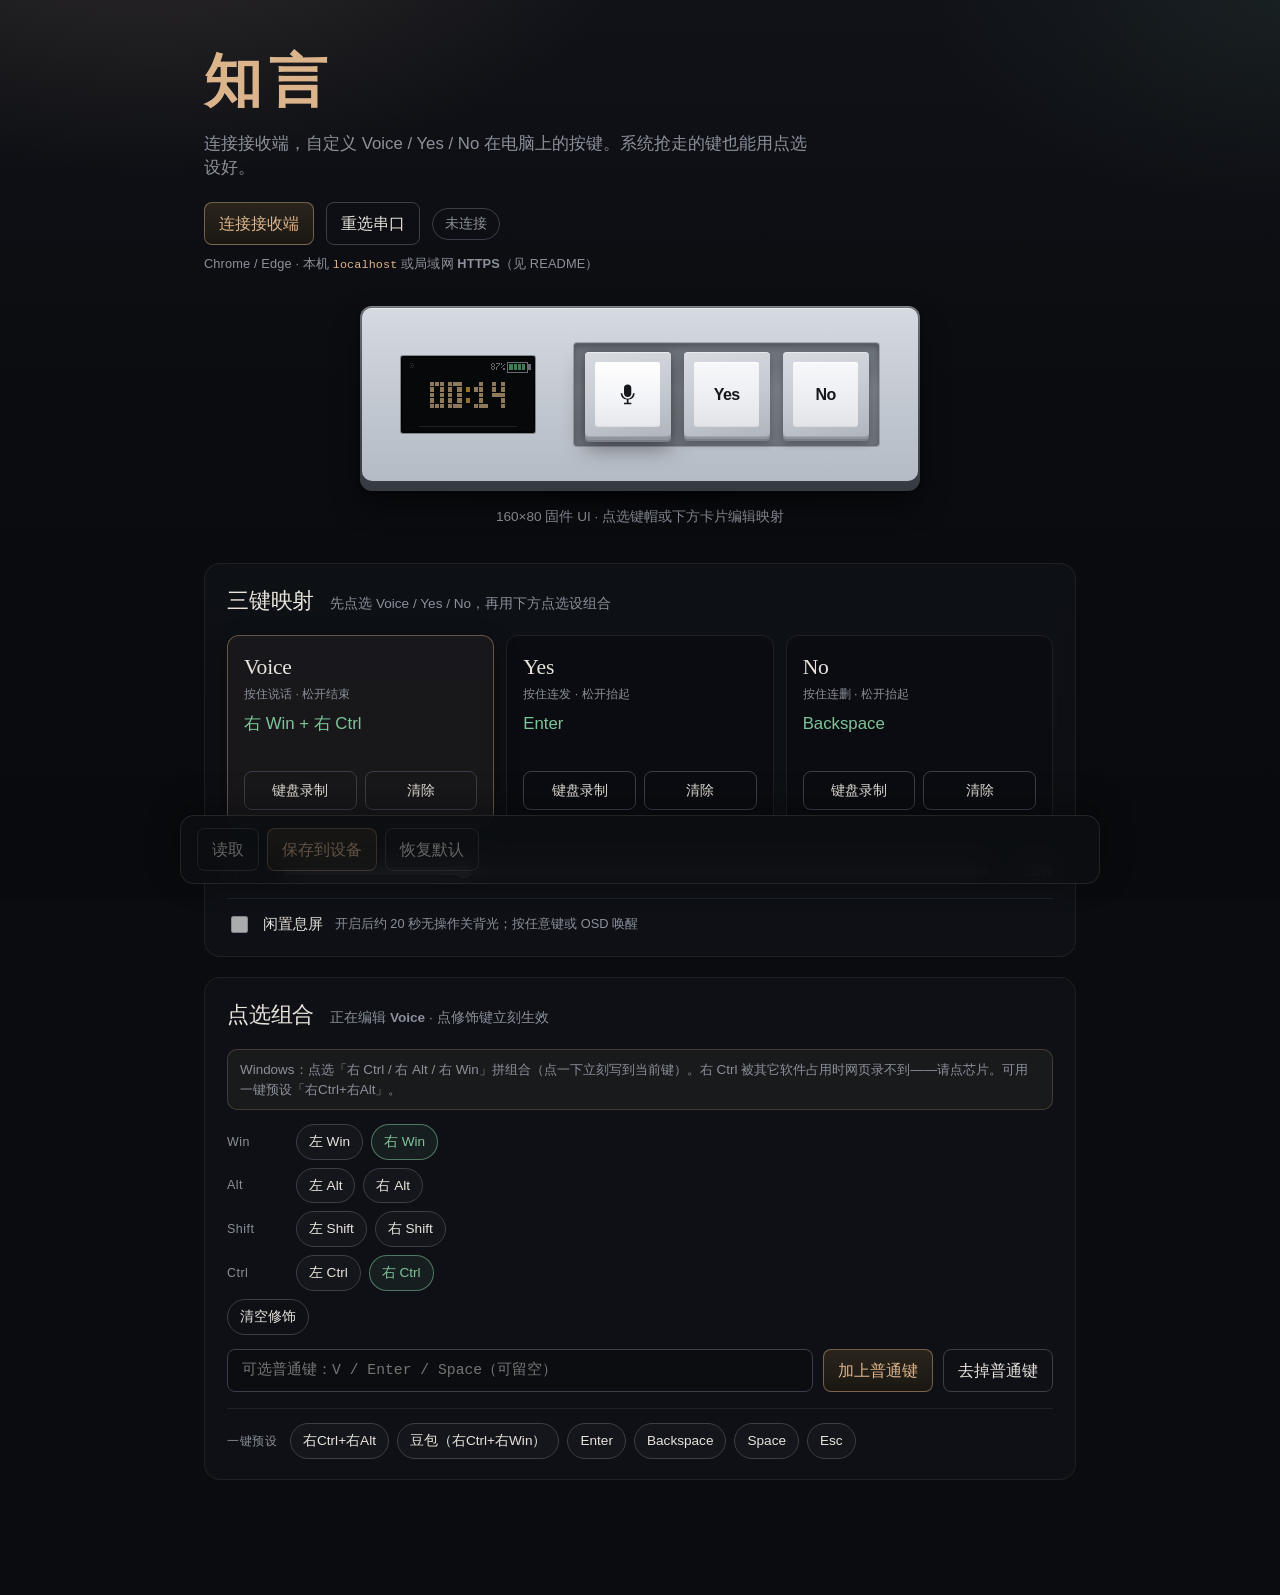
==== web/keymap/index.html @ f8848d17 "开源知言固件、键位网页和烧录说明。 Co-authored-by: Cursor <cursoragent@cursor.com>" ====
<!DOCTYPE html>
<html lang="zh-CN">
<head>
  <meta charset="UTF-8" />
  <meta name="viewport" content="width=device-width, initial-scale=1" />
  <title>知言 — 快捷键</title>
  <link rel="stylesheet" href="style.css?v=zhiyan1" />
</head>
<body>
  <div class="bg"></div>
  <main>
    <header class="top">
      <div class="brand">知言</div>
      <p class="lede">连接接收端，自定义 Voice / Yes / No 在电脑上的按键。系统抢走的键也能用点选设好。</p>
      <div class="conn">
        <button type="button" id="btnConnect" class="primary">连接接收端</button>
        <button type="button" id="btnDisconnect" class="ghost" hidden>断开</button>
        <button type="button" id="btnPickPort" class="ghost">重选串口</button>
        <span id="status" class="status off">未连接</span>
      </div>
      <p class="conn-hint">Chrome / Edge · 本机 <code>localhost</code> 或局域网 <strong>HTTPS</strong>（见 README）</p>
    </header>

    <figure class="device-stage" aria-label="知言手持外观">
      <div class="vk" id="device">
        <div class="vk-shadow" aria-hidden="true"></div>
        <div class="vk-body">
          <div class="vk-plate">
            <div class="vk-lcd" id="deviceScreen" title="手持屏">
              <div class="vk-lcd-bezel">
                <canvas class="vk-lcd-canvas" id="lcdCanvas" width="160" height="80" aria-label="手持屏预览"></canvas>
              </div>
            </div>
            <div class="vk-bay" aria-label="三键">
              <button type="button" class="vk-key" data-slot="voice" title="Voice" aria-label="Voice">
                <span class="vk-key-face">
                  <svg class="vk-mic" viewBox="0 0 24 24" aria-hidden="true">
                    <path fill="currentColor" d="M12 14a3.2 3.2 0 0 0 3.2-3.2V6.2a3.2 3.2 0 1 0-6.4 0v4.6A3.2 3.2 0 0 0 12 14zm6.2-3.2h-1.5a4.7 4.7 0 0 1-9.4 0H5.8a6.2 6.2 0 0 0 5.45 5.55V19H8.8v1.5h6.4V19h-2.45v-2.65A6.2 6.2 0 0 0 18.2 10.8z"/>
                  </svg>
                </span>
              </button>
              <button type="button" class="vk-key" data-slot="yes" title="Yes" aria-label="Yes">
                <span class="vk-key-face"><span class="vk-key-lbl">Yes</span></span>
              </button>
              <button type="button" class="vk-key" data-slot="no" title="No" aria-label="No">
                <span class="vk-key-face"><span class="vk-key-lbl">No</span></span>
              </button>
            </div>
          </div>
        </div>
      </div>
      <figcaption class="device-cap">160×80 固件 UI · 点选键帽或下方卡片编辑映射</figcaption>
    </figure>

    <section class="panel" aria-label="三键映射">
      <div class="panel-head">
        <h2 class="panel-title">三键映射</h2>
        <p class="panel-sub">先点选 Voice / Yes / No，再用下方点选设组合</p>
      </div>
      <div class="keys">
        <article class="keycard" data-slot="voice">
          <header class="keycard-top">
            <h3>Voice</h3>
            <p class="hint">按住说话 · 松开结束</p>
          </header>
          <div class="binding" id="label-voice">—</div>
          <div class="actions">
            <button type="button" class="ghost" data-rec="voice" title="可选；系统抢键时请改用下方点选">键盘录制</button>
            <button type="button" class="ghost" data-clear="voice">清除</button>
          </div>
        </article>
        <article class="keycard" data-slot="yes">
          <header class="keycard-top">
            <h3>Yes</h3>
            <p class="hint">按住连发 · 松开抬起</p>
          </header>
          <div class="binding" id="label-yes">—</div>
          <div class="actions">
            <button type="button" class="ghost" data-rec="yes" title="可选；系统抢键时请改用下方点选">键盘录制</button>
            <button type="button" class="ghost" data-clear="yes">清除</button>
          </div>
        </article>
        <article class="keycard" data-slot="no">
          <header class="keycard-top">
            <h3>No</h3>
            <p class="hint">按住连删 · 松开抬起</p>
          </header>
          <div class="binding" id="label-no">—</div>
          <div class="actions">
            <button type="button" class="ghost" data-rec="no" title="可选；系统抢键时请改用下方点选">键盘录制</button>
            <button type="button" class="ghost" data-clear="no">清除</button>
          </div>
        </article>
      </div>
      <div class="bl-block" aria-label="手持屏背光">
        <span class="bl-label">背光</span>
        <input id="blRange" type="range" min="0" max="100" value="25" disabled aria-label="亮度" />
        <span id="blValue" class="bl-value">25%</span>
      </div>
      <label class="idle-block" aria-label="闲置息屏">
        <input id="idleBlank" type="checkbox" disabled />
        <span class="idle-text">闲置息屏</span>
        <span class="idle-hint">开启后约 20 秒无操作关背光；按任意键或 OSD 唤醒</span>
      </label>
    </section>

    <section class="panel panel-compose" aria-label="点选组合">
      <div class="panel-head">
        <h2 class="panel-title">点选组合</h2>
        <p class="panel-sub" id="composeSub">正在编辑 <strong id="focusName">Voice</strong> · 点修饰键立刻生效</p>
      </div>
      <p class="tip" id="bindTip">
        推荐：点下面的修饰键拼组合。右 Ctrl 被其它软件占用时，网页「键盘录制」听不到它——点「右 Ctrl」即可。
      </p>
      <div class="mod-groups" id="modChips"></div>
      <div class="compose-row">
        <input id="keyInput" type="text" spellcheck="false" maxlength="12" placeholder="可选普通键：V / Enter / Space（可留空）" autocomplete="off" />
        <button type="button" id="btnApplyKey" class="primary">加上普通键</button>
        <button type="button" id="btnClearKey" class="ghost">去掉普通键</button>
      </div>
      <div class="presets-row">
        <span class="presets-label">一键预设</span>
        <div class="chips" id="presets"></div>
      </div>
    </section>

    <div class="dock-spacer" aria-hidden="true"></div>
  </main>

  <footer class="dock">
    <div class="dock-inner">
      <div class="dock-actions">
        <button type="button" id="btnLoad" class="ghost" disabled>读取</button>
        <button type="button" id="btnSave" class="primary" disabled>保存到设备</button>
        <button type="button" id="btnReset" class="ghost" disabled>恢复默认</button>
      </div>
      <p id="log" class="log"></p>
    </div>
  </footer>

  <script src="app.js?v=zhiyan1"></script>
</body>
</html>
---- web/keymap/style.css ----
:root {
  --bg0: #0b0c10;
  --bg1: #14161c;
  --ink: #e8e4dc;
  --muted: #8b909a;
  --dim: #3a3f4a;
  --warm: #dcb48c;
  --sage: #7ec49a;
  --clay: #d8786c;
  --line: rgba(232, 228, 220, 0.08);
  --font-display: "Iowan Old Style", "Palatino Linotype", Palatino, Georgia, serif;
  --font-body: "Avenir Next", "Segoe UI", "PingFang SC", "Hiragino Sans GB", sans-serif;
}

* { box-sizing: border-box; }
html, body { margin: 0; min-height: 100%; }
body {
  font-family: var(--font-body);
  color: var(--ink);
  background: var(--bg0);
  line-height: 1.45;
}

.bg {
  position: fixed;
  inset: 0;
  z-index: -1;
  background:
    radial-gradient(900px 480px at 12% -10%, rgba(220, 180, 140, 0.14), transparent 55%),
    radial-gradient(700px 420px at 100% 0%, rgba(126, 196, 154, 0.08), transparent 50%),
    linear-gradient(180deg, #101218 0%, var(--bg0) 45%, #090a0d 100%);
}

main {
  max-width: 920px;
  margin: 0 auto;
  padding: 40px 24px 0;
}

.top { margin-bottom: 32px; }
.brand {
  font-family: "Songti SC", "STSong", "Noto Serif CJK SC", "Noto Serif SC",
    "Source Han Serif SC", var(--font-display);
  font-size: clamp(2.6rem, 5.5vw, 3.6rem);
  font-weight: 600;
  letter-spacing: 0.12em;
  margin: 0 0 8px;
  color: var(--warm);
}
.lede {
  margin: 0 0 22px;
  max-width: 36em;
  color: var(--muted);
  font-size: 1.05rem;
}
.conn { display: flex; align-items: center; gap: 12px; flex-wrap: wrap; }
.conn-hint {
  margin: 10px 0 0;
  color: var(--muted);
  font-size: 0.8rem;
  letter-spacing: 0.01em;
}
.conn-hint code {
  font-family: ui-monospace, SFMono-Regular, Menlo, monospace;
  color: var(--warm);
  font-size: 0.92em;
}

/* —— Handheld mock scaled from panel drawing (mm) ——
   Outer 105.65 × 32.80
   Screen cutout 25.60 × 14.60  R0.2
   Key cutout    58.04 × 19.60  R0.4
   Horizontal remainder 22.01 split evenly → margins/gap ≈ 7.337
*/
.device-stage {
  margin: 4px 0 36px;
  display: flex;
  flex-direction: column;
  align-items: center;
  gap: 16px;
}
.device-cap {
  margin: 0;
  color: var(--muted);
  font-size: 0.85rem;
}

.vk {
  --W: 105.65;
  --H: 32.80;
  --scr-w: 25.60;
  --scr-h: 14.60;
  --bay-w: 58.04;
  --bay-h: 19.60;
  --gutter: 7.337; /* (W - scr-w - bay-w) / 3 */
  position: relative;
  width: min(94vw, 560px);
  animation: device-in 0.75s cubic-bezier(0.22, 1, 0.36, 1) both;
}
@keyframes device-in {
  from { opacity: 0; transform: translateY(16px); }
  to { opacity: 1; transform: none; }
}

.vk-shadow {
  position: absolute;
  left: 6%;
  right: 5%;
  bottom: -16px;
  height: 26px;
  border-radius: 50%;
  background: radial-gradient(ellipse at center, rgba(0, 0, 0, 0.5), transparent 72%);
  filter: blur(5px);
  z-index: 0;
  pointer-events: none;
}

.vk-body {
  position: relative;
  z-index: 1;
  padding: 2px 2px 10px;
  border-radius: 12px;
  background:
    linear-gradient(180deg, #6f757d 0%, #4e545c 45%, #353a41 100%);
  box-shadow:
    0 1px 0 rgba(255, 255, 255, 0.14) inset,
    0 14px 28px rgba(0, 0, 0, 0.4),
    0 2px 6px rgba(0, 0, 0, 0.28);
}
.vk-plate {
  position: relative;
  width: 100%;
  aspect-ratio: 105.65 / 32.80;
  border-radius: 10px;
  background:
    linear-gradient(180deg, #d5dae1 0%, #c2c8d0 55%, #b4bbc4 100%);
  box-shadow:
    0 1px 0 rgba(255, 255, 255, 0.55) inset,
    0 0 0 1px rgba(70, 76, 84, 0.18);
  overflow: hidden;
}

.vk-lcd {
  position: absolute;
  left: calc(var(--gutter) / var(--W) * 100%);
  top: calc((var(--H) - var(--scr-h)) / 2 / var(--H) * 100%);
  width: calc(var(--scr-w) / var(--W) * 100%);
  height: calc(var(--scr-h) / var(--H) * 100%);
  box-sizing: border-box;
}
.vk-lcd-bezel {
  width: 100%;
  height: 100%;
  border-radius: 2px;
  padding: 2px;
  background: #050608;
  box-shadow:
    0 0.5px 0 rgba(255, 255, 255, 0.22),
    0 0 0 1px rgba(0, 0, 0, 0.35);
  box-sizing: border-box;
  /* Brightness follows backlight slider */
  filter: brightness(calc(0.38 + var(--bl, 0.25) * 1.05));
  transition: filter 0.18s ease;
}
.vk-lcd-canvas {
  display: block;
  width: 100%;
  height: 100%;
  border-radius: 1px;
  image-rendering: pixelated;
  image-rendering: crisp-edges;
  background: #0b0c10;
}


.vk-bay {
  --key-gap: 1.6%;
  position: absolute;
  left: calc((var(--gutter) * 2 + var(--scr-w)) / var(--W) * 100%);
  top: calc((var(--H) - var(--bay-h)) / 2 / var(--H) * 100%);
  width: calc(var(--bay-w) / var(--W) * 100%);
  height: calc(var(--bay-h) / var(--H) * 100%);
  container-type: size;
  display: grid;
  grid-template-columns: repeat(3, 1fr);
  align-items: center;
  justify-items: center;
  gap: var(--key-gap);
  padding: 1.4% 1.2%;
  box-sizing: border-box;
  border-radius: 3px;
  /* Lighter well — closer to mid grey plate cutout */
  background:
    linear-gradient(180deg, #6a7078 0%, #7a8088 45%, #6e747c 100%);
  box-shadow:
    inset 0 3px 6px rgba(0, 0, 0, 0.28),
    inset 0 1px 0 rgba(255, 255, 255, 0.12),
    0 0 0 1px rgba(50, 54, 60, 0.28);
}


/* Hard-reset — top-down keycap: soft skirt → face, no hard frame */
.vk-bay > .vk-key {
  appearance: none;
  -webkit-appearance: none;
  box-sizing: border-box;
  margin: 0;
  /* Skirt rim; smaller top face */
  padding: 11% !important;
  border: 0 !important;
  border-radius: 4px !important;
  /* Skirt colour close to face so edge reads as bevel, not a box */
  background:
    linear-gradient(165deg, #d8dce2 0%, #c5c9d0 55%, #b0b5bd 100%) !important;
  color: #15171a !important;
  opacity: 1 !important;
  cursor: pointer;
  position: relative;
  display: grid;
  place-items: center;
  width: min(100%, 98cqh);
  height: min(100%, 98cqh);
  aspect-ratio: 1 / 1;
  box-shadow:
    0 1px 0 rgba(255, 255, 255, 0.4) inset,
    0 -1px 0 rgba(0, 0, 0, 0.1) inset,
    0 2px 0 #8e949c,
    0 4px 0 #7a8088,
    0 6px 10px rgba(0, 0, 0, 0.28);
  transition: transform 0.1s ease, box-shadow 0.1s ease;
}
.vk-bay > .vk-key:hover {
  border-color: transparent !important;
  background:
    linear-gradient(165deg, #e0e3e8 0%, #cdcfd6 55%, #b8bdc5 100%) !important;
}
/* Top face — no stroke; soft inset only */
.vk-key-face {
  position: relative;
  z-index: 1;
  display: grid;
  place-items: center;
  width: 100%;
  height: 100%;
  border-radius: 3px;
  color: #15171a;
  background: linear-gradient(180deg, #f7f8fa 0%, #eceef2 55%, #e2e4e8 100%);
  box-shadow:
    0 1px 0 rgba(255, 255, 255, 0.85) inset,
    0 -1px 1px rgba(0, 0, 0, 0.05) inset;
  transition: box-shadow 0.1s ease, background 0.1s ease;
}
.vk-bay > .vk-key:hover .vk-key-face {
  background: linear-gradient(180deg, #fbfcfd 0%, #f0f2f5 55%, #e6e8ec 100%);
}
.vk-bay > .vk-key:active,
.vk-bay > .vk-key.pressed {
  transform: translateY(2px);
  box-shadow:
    0 1px 0 rgba(255, 255, 255, 0.35) inset,
    0 -1px 0 rgba(0, 0, 0, 0.1) inset,
    0 1px 0 #8e949c,
    0 2px 6px rgba(0, 0, 0, 0.26);
}
.vk-bay > .vk-key:active .vk-key-face,
.vk-bay > .vk-key.pressed .vk-key-face {
  box-shadow:
    0 1px 0 rgba(255, 255, 255, 0.7) inset,
    0 -1px 1px rgba(0, 0, 0, 0.07) inset;
}
/* Selected key: deeper drop shadow, no yellow ring */
.vk-bay > .vk-key.focus:not(.pressed) {
  box-shadow:
    0 1px 0 rgba(255, 255, 255, 0.5) inset,
    0 -1px 0 rgba(0, 0, 0, 0.1) inset,
    0 3px 0 #8e949c,
    0 5px 0 #7a8088,
    0 10px 22px rgba(0, 0, 0, 0.45),
    0 2px 6px rgba(0, 0, 0, 0.22);
}
.vk-bay > .vk-key.focus:not(.pressed) .vk-key-face {
  background: linear-gradient(180deg, #ffffff 0%, #f3f4f7 55%, #e6e8ec 100%);
}
.vk-key-lbl {
  font-family: "Avenir Next", "Segoe UI", "Helvetica Neue", sans-serif;
  font-weight: 700;
  font-size: clamp(0.7rem, 2.4vw, 1rem);
  letter-spacing: -0.03em;
  line-height: 1;
}
.vk-mic {
  width: 42%;
  height: 42%;
  display: block;
}

.status {
  font-size: 0.85rem;
  padding: 5px 12px;
  border-radius: 999px;
  border: 1px solid var(--dim);
  color: var(--muted);
}
.status.on {
  color: var(--sage);
  border-color: rgba(126, 196, 154, 0.45);
}

button:not(.vk-key) {
  font: inherit;
  cursor: pointer;
  border: 1px solid var(--dim);
  background: var(--bg1);
  color: var(--ink);
  padding: 9px 14px;
  border-radius: 8px;
  transition: border-color 0.15s, background 0.15s, color 0.15s;
}
button:not(.vk-key):hover:not(:disabled) { border-color: var(--warm); }
button:not(.vk-key):disabled { opacity: 0.4; cursor: not-allowed; }
button.primary {
  background: linear-gradient(180deg, #2a241c, #1a1712);
  border-color: rgba(220, 180, 140, 0.45);
  color: var(--warm);
}
button.ghost { background: transparent; }
button.recording {
  border-color: var(--clay);
  color: var(--clay);
  animation: pulse 1s ease-in-out infinite;
}
@keyframes pulse {
  50% { opacity: 0.65; }
}

/* —— Config panels —— */
.panel {
  margin-bottom: 20px;
  padding: 22px 22px 20px;
  border: 1px solid var(--line);
  border-radius: 16px;
  background: rgba(16, 18, 24, 0.72);
  backdrop-filter: blur(10px);
}
.panel-head {
  display: flex;
  flex-wrap: wrap;
  align-items: baseline;
  gap: 8px 16px;
  margin-bottom: 18px;
}
.panel-title {
  margin: 0;
  font-family: var(--font-display);
  font-size: 1.35rem;
  font-weight: 500;
  color: var(--ink);
  letter-spacing: -0.01em;
}
.panel-sub {
  margin: 0;
  color: var(--muted);
  font-size: 0.85rem;
}

.keys {
  display: grid;
  grid-template-columns: repeat(3, 1fr);
  gap: 12px;
}
@media (max-width: 720px) {
  .keys { grid-template-columns: 1fr; }
}

.keycard {
  display: flex;
  flex-direction: column;
  padding: 16px 16px 14px;
  border: 1px solid var(--line);
  border-radius: 12px;
  background: rgba(10, 11, 14, 0.45);
  cursor: pointer;
  transition: border-color 0.15s, box-shadow 0.15s, background 0.15s;
}
.keycard:focus {
  outline: none;
}
.keycard:focus-visible {
  border-color: rgba(220, 180, 140, 0.55);
  box-shadow: 0 0 0 2px rgba(220, 180, 140, 0.2);
}
.keycard:hover {
  border-color: rgba(232, 228, 220, 0.14);
}
.keycard.focus {
  border-color: rgba(220, 180, 140, 0.4);
  background: rgba(220, 180, 140, 0.05);
  box-shadow: 0 8px 24px rgba(0, 0, 0, 0.28);
}
.keycard-top {
  margin-bottom: 10px;
}
.keycard h3 {
  margin: 0;
  font-family: var(--font-display);
  font-size: 1.35rem;
  font-weight: 500;
  letter-spacing: -0.01em;
}
.hint {
  margin: 2px 0 0;
  color: var(--muted);
  font-size: 0.78rem;
}
.binding {
  flex: 1;
  min-height: 2.6em;
  font-size: 1.05rem;
  line-height: 1.35;
  color: var(--sage);
  margin-bottom: 14px;
  word-break: break-word;
  font-variant-numeric: tabular-nums;
}
.actions {
  display: flex;
  gap: 8px;
}
.actions button {
  flex: 1;
  padding: 8px 10px;
  font-size: 0.88rem;
}

.bl-block {
  display: flex;
  align-items: center;
  gap: 14px;
  margin-top: 16px;
  padding-top: 16px;
  border-top: 1px solid var(--line);
}
.bl-label {
  flex: 0 0 auto;
  color: var(--muted);
  font-size: 0.8rem;
  letter-spacing: 0.06em;
  text-transform: uppercase;
  min-width: 2.5rem;
}
.bl-block input[type="range"] {
  flex: 1 1 auto;
  min-width: 0;
  accent-color: var(--warm);
  height: 1.4rem;
}
.bl-value {
  flex: 0 0 auto;
  font-variant-numeric: tabular-nums;
  color: var(--warm);
  min-width: 3rem;
  text-align: right;
  font-size: 0.95rem;
}

.idle-block {
  display: flex;
  flex-wrap: wrap;
  align-items: center;
  gap: 10px 12px;
  margin-top: 14px;
  padding-top: 14px;
  border-top: 1px solid var(--line);
  cursor: pointer;
  user-select: none;
}
.idle-block input[type="checkbox"] {
  width: 1.05rem;
  height: 1.05rem;
  accent-color: var(--warm);
  cursor: pointer;
}
.idle-block input[type="checkbox"]:disabled {
  cursor: not-allowed;
}
.idle-text {
  color: var(--ink);
  font-size: 0.95rem;
}
.idle-hint {
  flex: 1 1 12rem;
  color: var(--muted);
  font-size: 0.8rem;
}

.panel-compose .tip {
  margin: 0 0 14px;
  padding: 10px 12px;
  border-radius: 10px;
  border: 1px solid rgba(220, 180, 140, 0.22);
  background: rgba(220, 180, 140, 0.06);
  color: var(--muted);
  font-size: 0.84rem;
  line-height: 1.45;
}

.mod-groups {
  display: flex;
  flex-direction: column;
  gap: 8px;
}
.mod-row {
  display: flex;
  flex-wrap: wrap;
  align-items: center;
  gap: 8px;
}
.mod-row .mod-label {
  width: 3.8rem;
  flex: 0 0 auto;
  color: var(--muted);
  font-size: 0.78rem;
  letter-spacing: 0.04em;
}
.chips button,
.mod-groups button {
  border-radius: 999px;
  padding: 7px 12px;
  font-size: 0.85rem;
}
.chips button.on,
.mod-groups button.on {
  border-color: rgba(126, 196, 154, 0.55);
  color: var(--sage);
  background: rgba(126, 196, 154, 0.08);
}

.compose-row {
  display: flex;
  flex-wrap: wrap;
  gap: 10px;
  margin-top: 14px;
}
.compose-row input {
  flex: 1 1 200px;
  min-width: 0;
  font: inherit;
  font-family: ui-monospace, SFMono-Regular, Menlo, monospace;
  font-size: 0.92rem;
  color: var(--ink);
  background: rgba(10, 11, 14, 0.55);
  border: 1px solid var(--dim);
  border-radius: 8px;
  padding: 10px 14px;
}
.compose-row input:focus {
  outline: none;
  border-color: rgba(220, 180, 140, 0.55);
}

.presets-row {
  display: flex;
  flex-wrap: wrap;
  align-items: center;
  gap: 10px 12px;
  margin-top: 16px;
  padding-top: 14px;
  border-top: 1px solid var(--line);
}
.presets-label {
  color: var(--muted);
  font-size: 0.78rem;
  letter-spacing: 0.06em;
  text-transform: uppercase;
  flex: 0 0 auto;
}
.chips {
  display: flex;
  flex-wrap: wrap;
  gap: 8px;
  flex: 1 1 auto;
}

.dock-spacer {
  height: 96px;
}
.dock {
  position: fixed;
  left: 0;
  right: 0;
  bottom: 0;
  z-index: 40;
  padding: 0 16px 16px;
  pointer-events: none;
}
.dock-inner {
  pointer-events: auto;
  max-width: 920px;
  margin: 0 auto;
  display: flex;
  flex-wrap: wrap;
  align-items: center;
  gap: 10px 18px;
  padding: 12px 16px;
  border: 1px solid rgba(232, 228, 220, 0.1);
  border-radius: 14px;
  background: rgba(12, 14, 18, 0.88);
  backdrop-filter: blur(14px);
  box-shadow: 0 -8px 32px rgba(0, 0, 0, 0.35);
}
.dock-actions {
  display: flex;
  flex-wrap: wrap;
  gap: 8px;
}
.log {
  margin: 0;
  flex: 1 1 180px;
  min-height: 1.2em;
  color: var(--muted);
  font-size: 0.82rem;
  font-family: ui-monospace, SFMono-Regular, Menlo, monospace;
  overflow: hidden;
  text-overflow: ellipsis;
  white-space: nowrap;
}
@media (max-width: 560px) {
  .log { white-space: normal; }
  .dock-spacer { height: 120px; }
}
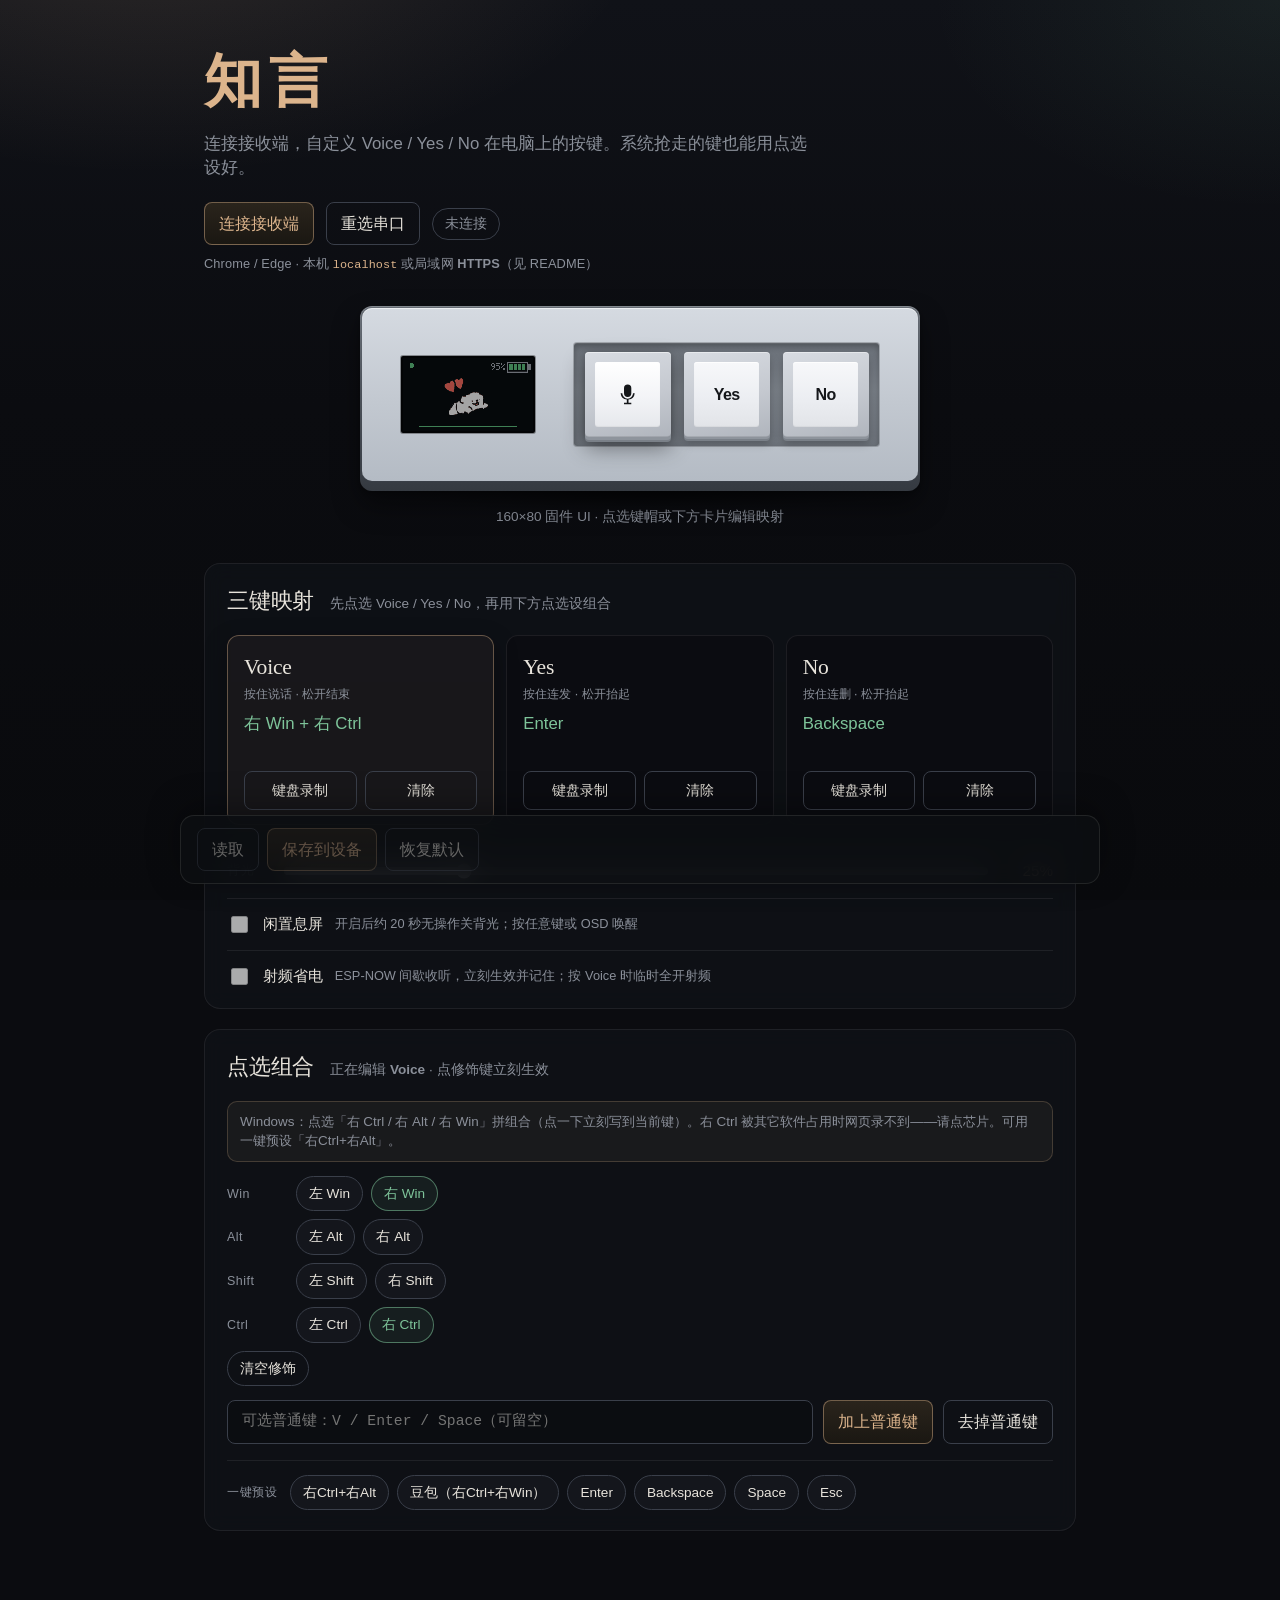
==== commit ab9de4cb: "feat: 网页射频省电，未授时改用 wait-pup keymap 用 CDC E 开关 ESP-NOW connectionless 省电并落盘；去掉开机按 No。 断开/未授时显示小狗动画，网页" ====
--- a/web/keymap/index.html
+++ b/web/keymap/index.html
@@ -102,6 +102,11 @@
         <span class="idle-text">闲置息屏</span>
         <span class="idle-hint">开启后约 20 秒无操作关背光；按任意键或 OSD 唤醒</span>
       </label>
+      <label class="idle-block" aria-label="射频省电">
+        <input id="ecoRadio" type="checkbox" disabled />
+        <span class="idle-text">射频省电</span>
+        <span class="idle-hint">ESP-NOW 间歇收听，立刻生效并记住；按 Voice 时临时全开射频</span>
+      </label>
     </section>
 
     <section class="panel panel-compose" aria-label="点选组合">
